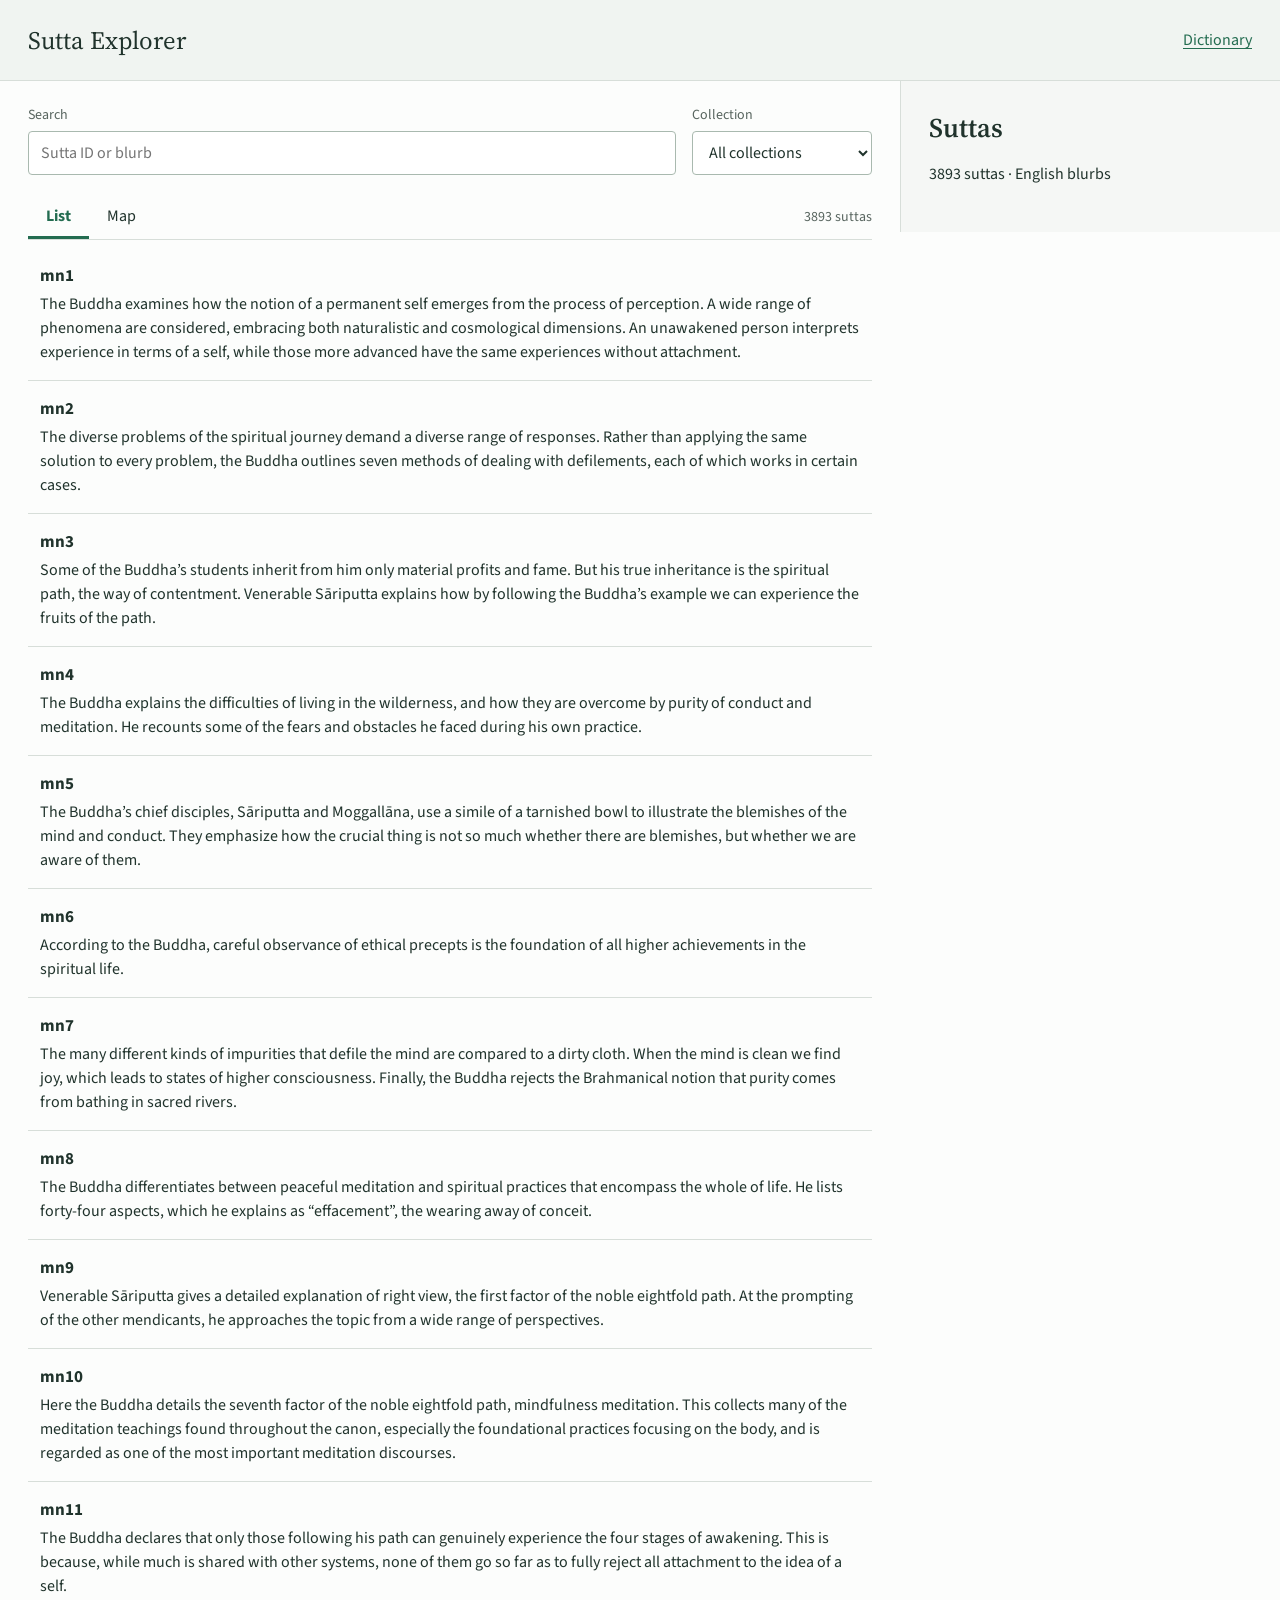
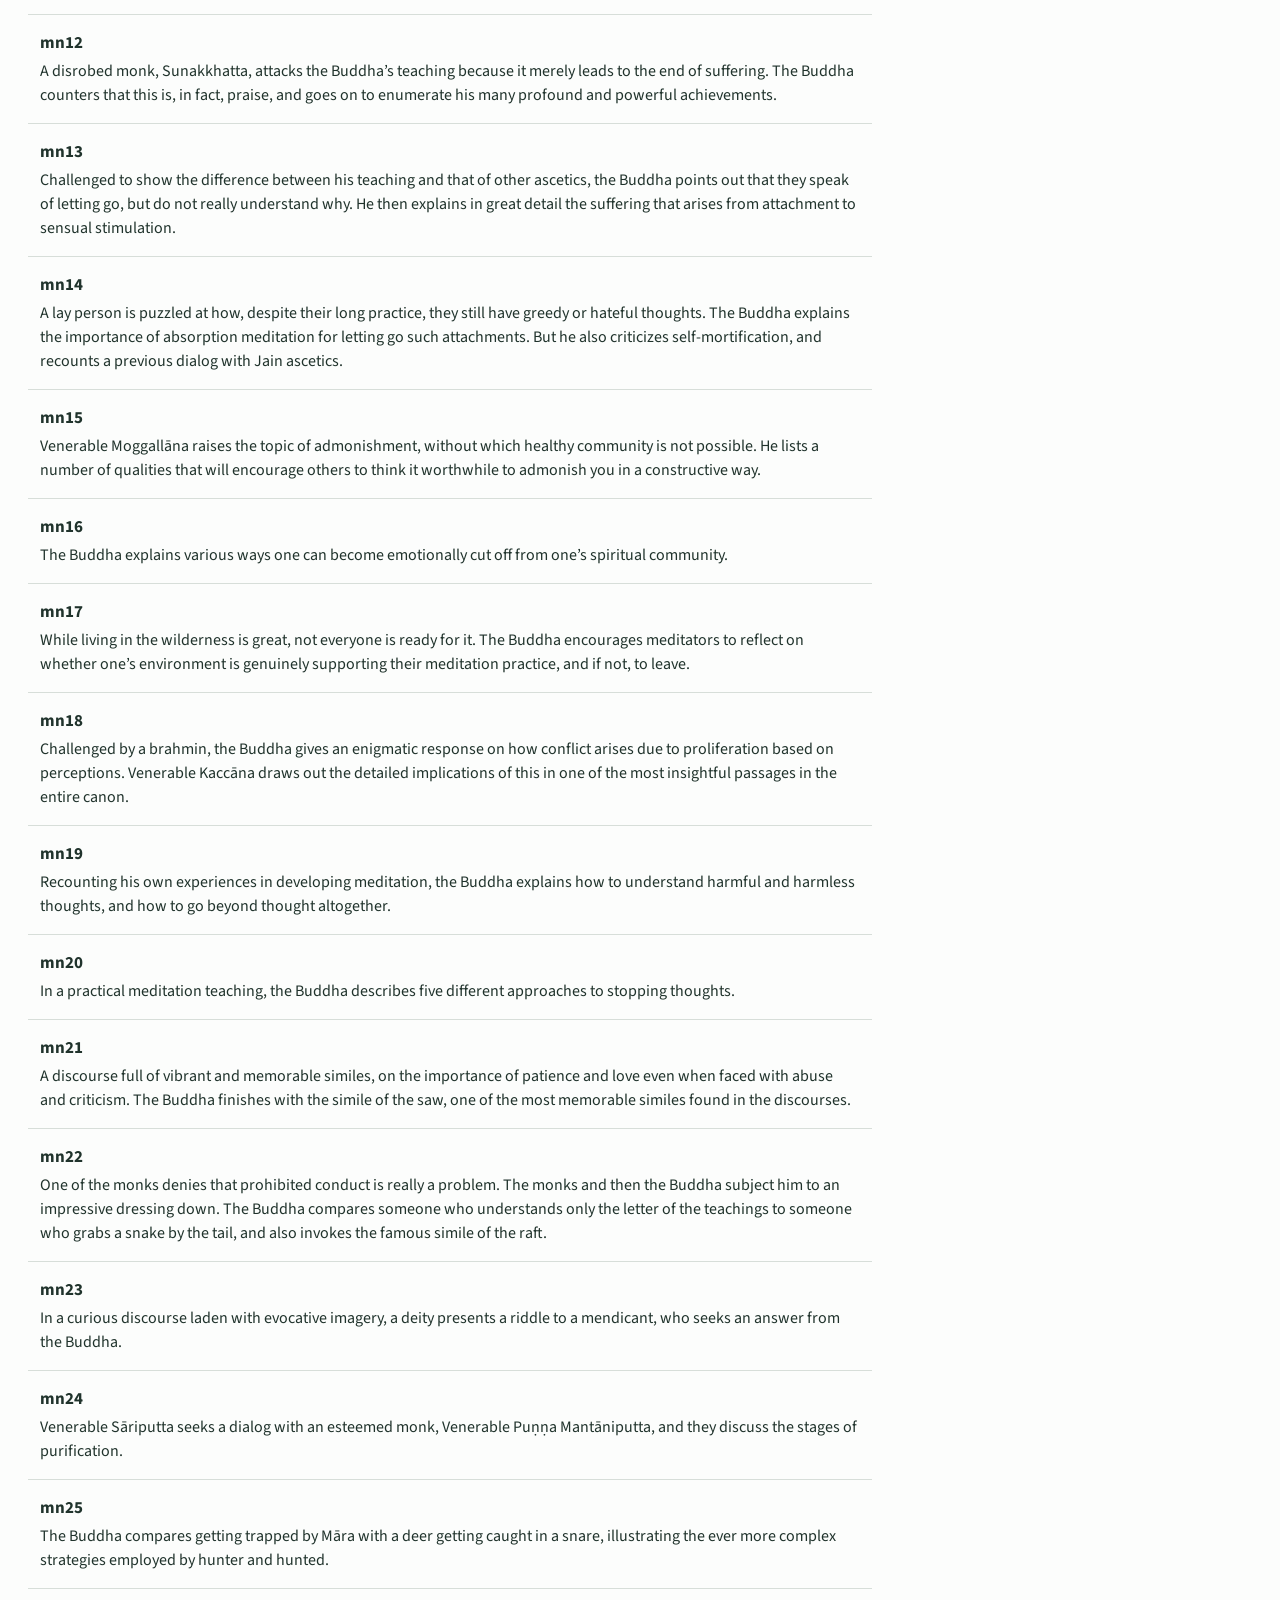
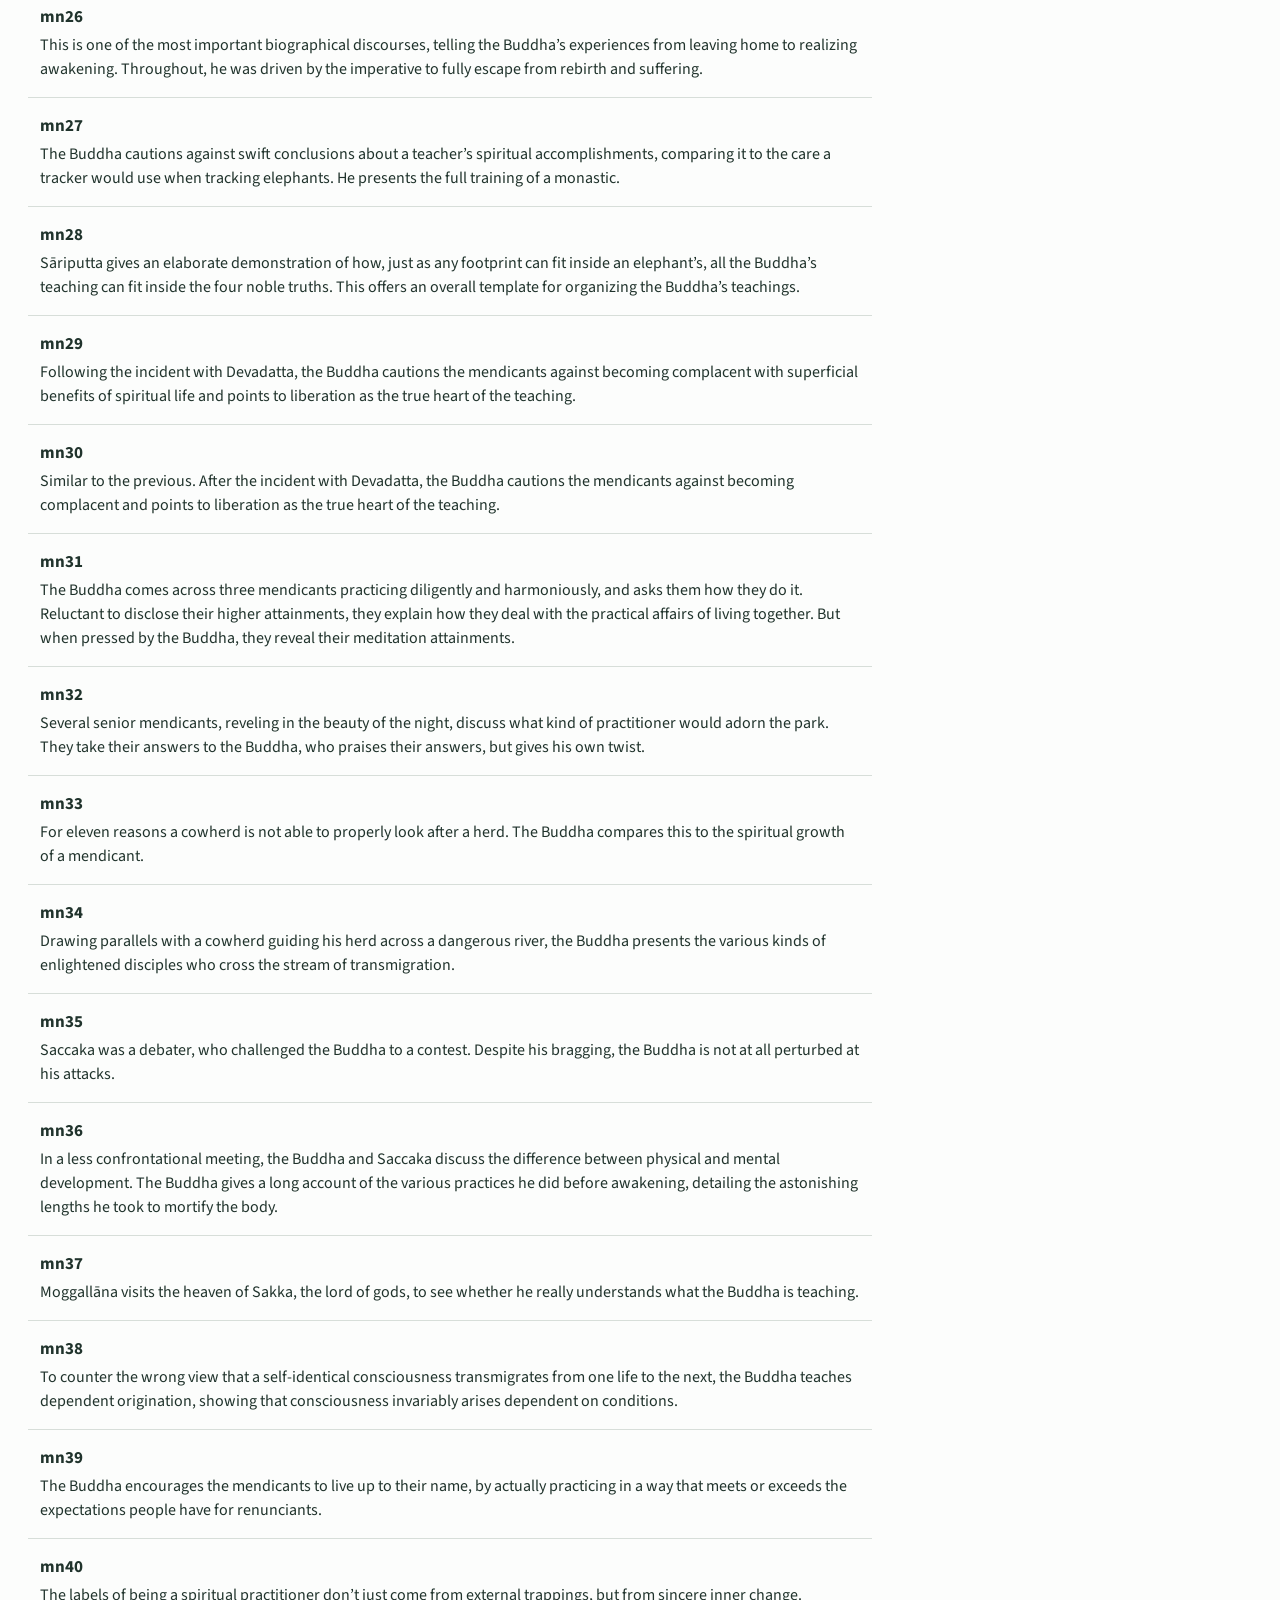
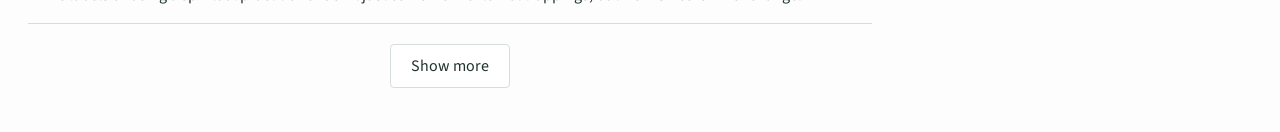
==== tools/sutta_explorer/index.html @ b49de54a "update sutta explorer" ====
<!doctype html>
<html lang="en">
<head>
  <meta charset="utf-8">
  <meta name="viewport" content="width=device-width, initial-scale=1">
  <title>Sutta Explorer | SC Lab</title>
  <link rel="stylesheet" href="style.css">
  <script defer src="data.js"></script>
  <script defer src="app.js"></script>
</head>
<body>
  <header><a class="brand" href="index.html">Sutta Explorer</a><nav aria-label="SC Lab"><a href="../browser_dictionary/index.html">Dictionary</a></nav></header>
  <main>
    <section class="browse" aria-label="Browse suttas">
      <div class="filters">
        <label for="query">Search<input id="query" type="search" placeholder="Sutta ID or blurb" autocomplete="off"></label>
        <label for="collection">Collection<select id="collection"><option value="">All collections</option></select></label>
      </div>
      <div class="view-bar"><div role="tablist" aria-label="View"><button id="list-tab" role="tab" aria-selected="true" aria-controls="list-panel">List</button><button id="map-tab" role="tab" aria-selected="false" aria-controls="map-panel" tabindex="-1">Map</button></div><span id="status" role="status"></span></div>
      <div id="list-panel" role="tabpanel" aria-labelledby="list-tab"><ul id="results"></ul><button id="more" hidden>Show more</button></div>
      <div id="map-panel" role="tabpanel" aria-labelledby="map-tab" hidden><div id="map"></div><p id="map-status" role="status"></p></div>
    </section>
    <aside id="details" aria-label="Selected sutta" tabindex="-1"><h1>Suttas</h1><p id="total"></p></aside>
  </main>
</body>
</html>
---- tools/sutta_explorer/style.css ----
@import url('https://fonts.googleapis.com/css2?family=Source+Sans+3:wght@400;600;700&family=Source+Serif+4:wght@500;600&display=swap');

:root { --ink: #20332c; --muted: #58655f; --accent: #236c50; --line: #d7ded9; --paper: #fcfdfc; --selected: #e7f1eb; }
* { box-sizing: border-box; }
body { margin: 0; background: var(--paper); color: var(--ink); font-family: 'Source Sans 3', sans-serif; font-size: 16px; letter-spacing: 0; }
header { display: flex; align-items: center; justify-content: space-between; flex-wrap: wrap; gap: 8px 24px; padding: 18px 28px; border-bottom: 1px solid var(--line); background: #f0f4f1; }
a { color: var(--accent); text-underline-offset: 3px; }
.brand { font-family: 'Source Serif 4', Georgia, serif; font-size: 25px; text-decoration: none; color: var(--ink); }
nav { display: flex; gap: 20px; }
nav a { display: inline-flex; align-items: center; min-height: 44px; }
main { display: grid; grid-template-columns: minmax(0, 1fr) minmax(300px, 380px); max-width: 1440px; margin: auto; }
.browse { min-width: 0; padding: 24px 28px; }
.filters { display: grid; grid-template-columns: minmax(0, 1fr) 180px; gap: 16px; }
label { display: grid; gap: 6px; color: var(--muted); font-size: 14px; }
input, select, button { font: inherit; }
input, select { width: 100%; min-width: 0; min-height: 44px; border: 1px solid #a9b9af; border-radius: 4px; padding: 8px 12px; background: white; color: var(--ink); font-size: 16px; }
button { cursor: pointer; color: var(--ink); }
:focus-visible { outline: 3px solid #bb652d; outline-offset: 3px; }
.view-bar { display: flex; flex-wrap: wrap; align-items: center; justify-content: space-between; gap: 8px; margin: 20px 0 8px; border-bottom: 1px solid var(--line); }
[role=tab] { min-height: 44px; padding: 8px 18px; border: 0; border-bottom: 3px solid transparent; background: transparent; }
[role=tab][aria-selected=true] { border-color: var(--accent); color: var(--accent); font-weight: 700; }
#status, .meta { color: var(--muted); font-size: 14px; }
ul { list-style: none; padding: 0; margin: 0; }
.sutta { display: block; width: 100%; text-align: left; padding: 16px 12px; border: 0; border-bottom: 1px solid var(--line); background: transparent; min-height: 64px; }
.sutta:hover { background: #f0f4f1; }
.sutta[aria-pressed=true] { background: var(--selected); box-shadow: inset 3px 0 var(--accent); }
.sutta strong { display: block; font-size: 17px; margin-bottom: 4px; }
.sutta span { display: block; line-height: 1.5; overflow-wrap: anywhere; }
#more { display: block; min-height: 44px; padding: 8px 20px; margin: 20px auto; background: white; border: 1px solid var(--line); border-radius: 4px; }
[hidden] { display: none !important; }
aside { padding: 28px; border-left: 1px solid var(--line); background: #f5f7f5; align-self: start; position: sticky; top: 0; max-height: 100dvh; overflow: auto; }
h1, h2 { font-family: 'Source Serif 4', Georgia, serif; font-weight: 600; }
h1 { font-size: 27px; margin: 0 0 10px; }
h2 { font-size: 20px; margin: 28px 0 12px; }
aside p { line-height: 1.6; overflow-wrap: anywhere; }
.read { display: inline-flex; min-height: 44px; align-items: center; font-weight: 600; }
#neighbors .sutta { padding-left: 0; }
#map { height: 60dvh; min-height: 320px; width: 100%; }
.empty { padding: 24px 12px; color: var(--muted); }
@media (max-width: 720px) {
  header { padding: 12px 16px; }
  main { display: flex; flex-direction: column; }
  .browse { padding: 18px 16px; width: 100%; }
  .filters { grid-template-columns: minmax(0, 1fr) 130px; gap: 10px; }
  aside { position: static; border-left: 0; border-top: 2px solid var(--line); max-height: none; padding: 24px 16px; width: 100%; }
  #map { height: 48dvh; }
}
@media (prefers-reduced-motion: no-preference) { .sutta { transition: background 120ms ease; } }
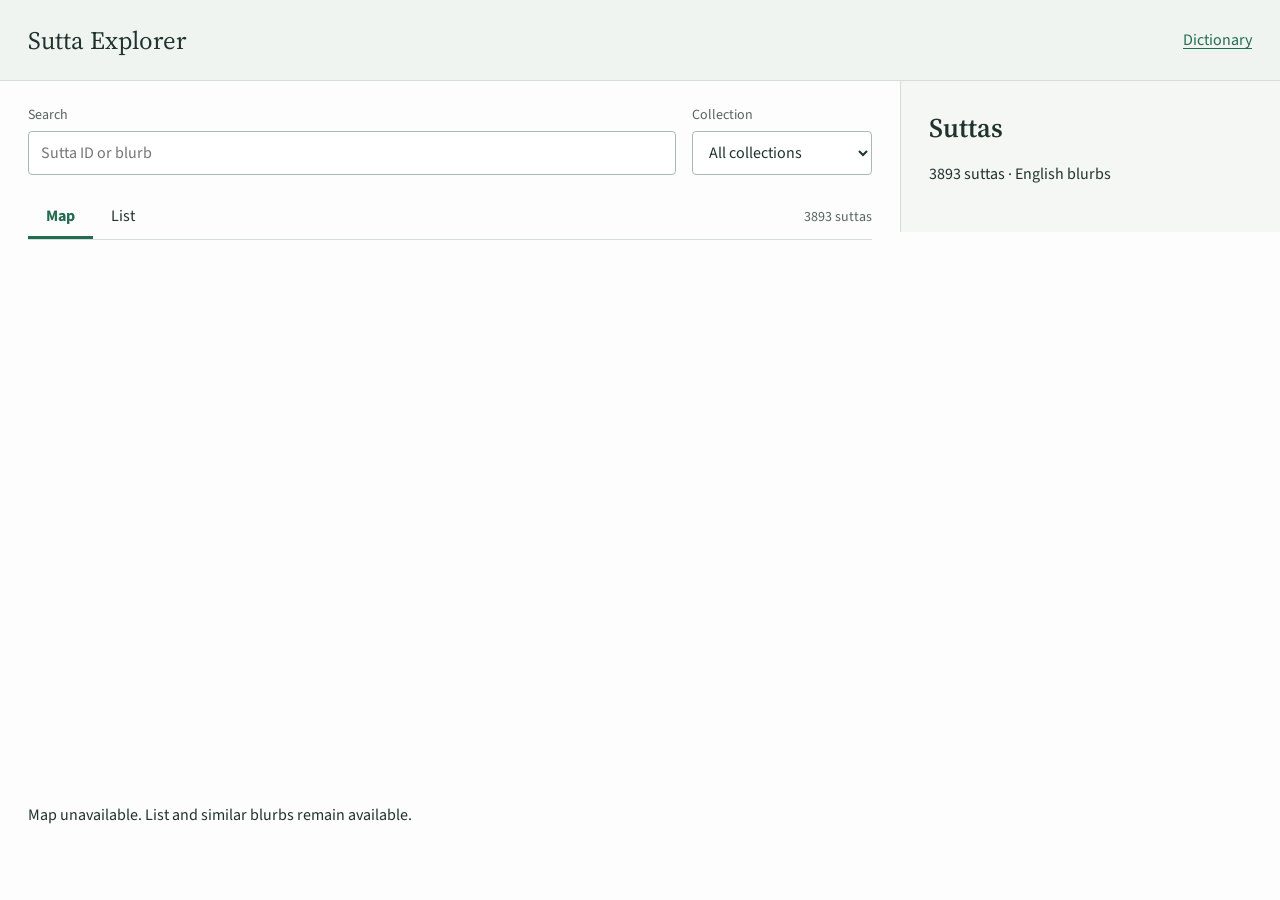
==== commit 10076480: "better view" ====
--- a/tools/sutta_explorer/index.html
+++ b/tools/sutta_explorer/index.html
@@ -16,9 +16,9 @@
         <label for="query">Search<input id="query" type="search" placeholder="Sutta ID or blurb" autocomplete="off"></label>
         <label for="collection">Collection<select id="collection"><option value="">All collections</option></select></label>
       </div>
-      <div class="view-bar"><div role="tablist" aria-label="View"><button id="list-tab" role="tab" aria-selected="true" aria-controls="list-panel">List</button><button id="map-tab" role="tab" aria-selected="false" aria-controls="map-panel" tabindex="-1">Map</button></div><span id="status" role="status"></span></div>
-      <div id="list-panel" role="tabpanel" aria-labelledby="list-tab"><ul id="results"></ul><button id="more" hidden>Show more</button></div>
-      <div id="map-panel" role="tabpanel" aria-labelledby="map-tab" hidden><div id="map"></div><p id="map-status" role="status"></p></div>
+      <div class="view-bar"><div role="tablist" aria-label="View"><button id="map-tab" role="tab" aria-selected="true" aria-controls="map-panel">Map</button><button id="list-tab" role="tab" aria-selected="false" aria-controls="list-panel" tabindex="-1">List</button></div><span id="status" role="status"></span></div>
+      <div id="list-panel" role="tabpanel" aria-labelledby="list-tab" hidden><ul id="results"></ul><button id="more" hidden>Show more</button></div>
+      <div id="map-panel" role="tabpanel" aria-labelledby="map-tab"><div id="map"></div><p id="map-status" role="status"></p></div>
     </section>
     <aside id="details" aria-label="Selected sutta" tabindex="-1"><h1>Suttas</h1><p id="total"></p></aside>
   </main>
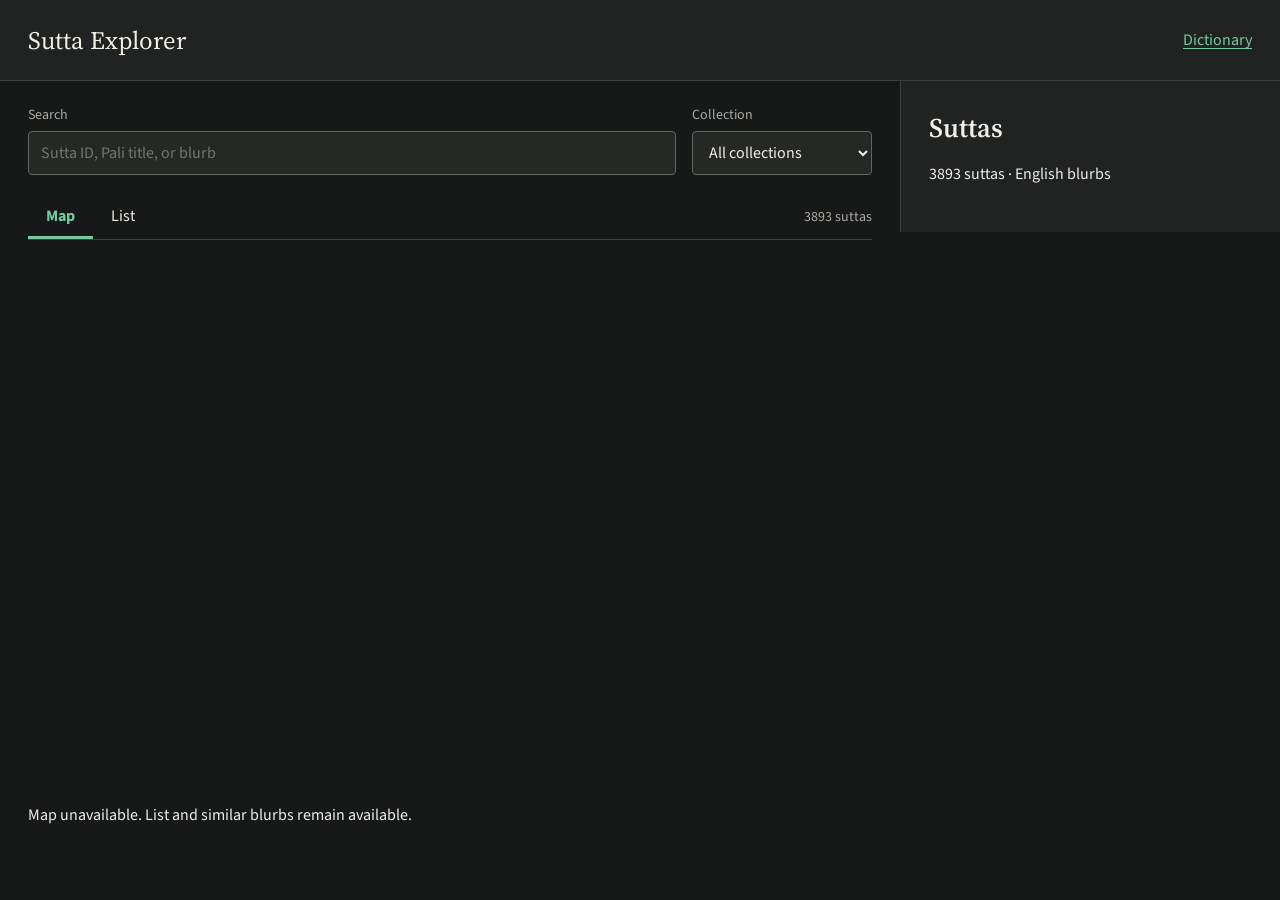
==== commit 5ea67aac: "title search and dark mode" ====
--- a/tools/sutta_explorer/index.html
+++ b/tools/sutta_explorer/index.html
@@ -13,7 +13,7 @@
   <main>
     <section class="browse" aria-label="Browse suttas">
       <div class="filters">
-        <label for="query">Search<input id="query" type="search" placeholder="Sutta ID or blurb" autocomplete="off"></label>
+        <label for="query">Search<input id="query" type="search" placeholder="Sutta ID, Pali title, or blurb" autocomplete="off"></label>
         <label for="collection">Collection<select id="collection"><option value="">All collections</option></select></label>
       </div>
       <div class="view-bar"><div role="tablist" aria-label="View"><button id="map-tab" role="tab" aria-selected="true" aria-controls="map-panel">Map</button><button id="list-tab" role="tab" aria-selected="false" aria-controls="list-panel" tabindex="-1">List</button></div><span id="status" role="status"></span></div>
--- a/tools/sutta_explorer/style.css
+++ b/tools/sutta_explorer/style.css
@@ -1,9 +1,9 @@
 @import url('https://fonts.googleapis.com/css2?family=Source+Sans+3:wght@400;600;700&family=Source+Serif+4:wght@500;600&display=swap');
 
-:root { --ink: #20332c; --muted: #58655f; --accent: #236c50; --line: #d7ded9; --paper: #fcfdfc; --selected: #e7f1eb; }
+:root { color-scheme: dark; --ink: #f1eee7; --muted: #aaa9a3; --accent: #79c99e; --line: #3d403e; --paper: #171918; --surface: #202321; --selected: #263a30; --highlight: #d39a32; }
 * { box-sizing: border-box; }
 body { margin: 0; background: var(--paper); color: var(--ink); font-family: 'Source Sans 3', sans-serif; font-size: 16px; letter-spacing: 0; }
-header { display: flex; align-items: center; justify-content: space-between; flex-wrap: wrap; gap: 8px 24px; padding: 18px 28px; border-bottom: 1px solid var(--line); background: #f0f4f1; }
+header { display: flex; align-items: center; justify-content: space-between; flex-wrap: wrap; gap: 8px 24px; padding: 18px 28px; border-bottom: 1px solid var(--line); background: var(--surface); }
 a { color: var(--accent); text-underline-offset: 3px; }
 .brand { font-family: 'Source Serif 4', Georgia, serif; font-size: 25px; text-decoration: none; color: var(--ink); }
 nav { display: flex; gap: 20px; }
@@ -13,22 +13,25 @@
 .filters { display: grid; grid-template-columns: minmax(0, 1fr) 180px; gap: 16px; }
 label { display: grid; gap: 6px; color: var(--muted); font-size: 14px; }
 input, select, button { font: inherit; }
-input, select { width: 100%; min-width: 0; min-height: 44px; border: 1px solid #a9b9af; border-radius: 4px; padding: 8px 12px; background: white; color: var(--ink); font-size: 16px; }
+input, select { width: 100%; min-width: 0; min-height: 44px; border: 1px solid #626762; border-radius: 4px; padding: 8px 12px; background: #252825; color: var(--ink); font-size: 16px; }
 button { cursor: pointer; color: var(--ink); }
-:focus-visible { outline: 3px solid #bb652d; outline-offset: 3px; }
+:focus-visible { outline: 3px solid #e4a853; outline-offset: 3px; }
 .view-bar { display: flex; flex-wrap: wrap; align-items: center; justify-content: space-between; gap: 8px; margin: 20px 0 8px; border-bottom: 1px solid var(--line); }
 [role=tab] { min-height: 44px; padding: 8px 18px; border: 0; border-bottom: 3px solid transparent; background: transparent; }
 [role=tab][aria-selected=true] { border-color: var(--accent); color: var(--accent); font-weight: 700; }
 #status, .meta { color: var(--muted); font-size: 14px; }
 ul { list-style: none; padding: 0; margin: 0; }
 .sutta { display: block; width: 100%; text-align: left; padding: 16px 12px; border: 0; border-bottom: 1px solid var(--line); background: transparent; min-height: 64px; }
-.sutta:hover { background: #f0f4f1; }
+.sutta:hover { background: #242825; }
 .sutta[aria-pressed=true] { background: var(--selected); box-shadow: inset 3px 0 var(--accent); }
 .sutta strong { display: block; font-size: 17px; margin-bottom: 4px; }
 .sutta span { display: block; line-height: 1.5; overflow-wrap: anywhere; }
-#more { display: block; min-height: 44px; padding: 8px 20px; margin: 20px auto; background: white; border: 1px solid var(--line); border-radius: 4px; }
+.sutta .title { color: var(--accent); font-family: 'Source Serif 4', Georgia, serif; font-weight: 600; }
+.sutta .aliases { margin-top: 5px; color: var(--muted); font-size: 14px; }
+mark { border-radius: 2px; padding: 0 1px; background: var(--highlight); color: #17130c; }
+#more { display: block; min-height: 44px; padding: 8px 20px; margin: 20px auto; background: var(--surface); border: 1px solid var(--line); border-radius: 4px; }
 [hidden] { display: none !important; }
-aside { padding: 28px; border-left: 1px solid var(--line); background: #f5f7f5; align-self: start; position: sticky; top: 0; max-height: 100dvh; overflow: auto; }
+aside { padding: 28px; border-left: 1px solid var(--line); background: var(--surface); align-self: start; position: sticky; top: 0; max-height: 100dvh; overflow: auto; }
 h1, h2 { font-family: 'Source Serif 4', Georgia, serif; font-weight: 600; }
 h1 { font-size: 27px; margin: 0 0 10px; }
 h2 { font-size: 20px; margin: 28px 0 12px; }
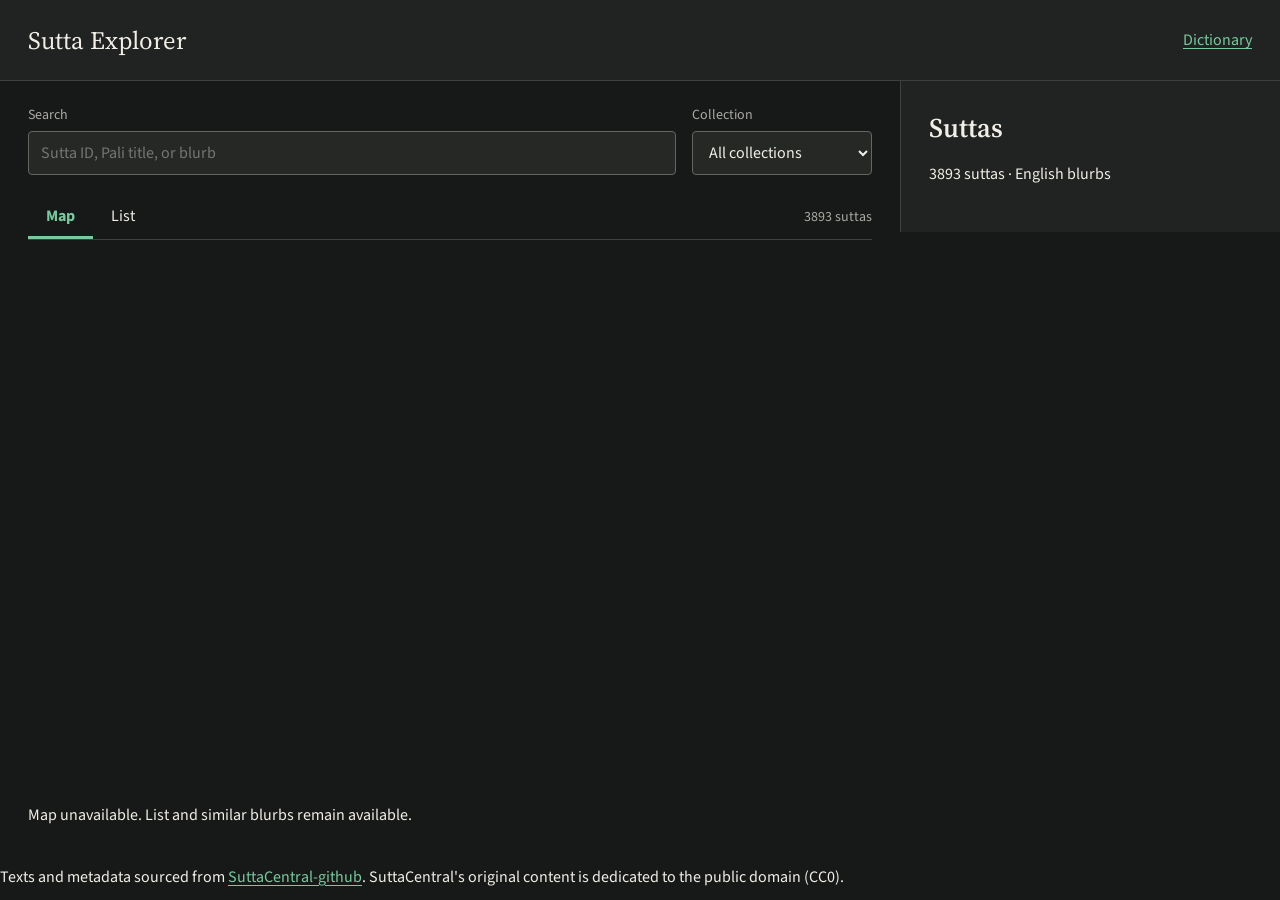
==== commit d6bd78e6: "footer in explorer" ====
--- a/tools/sutta_explorer/index.html
+++ b/tools/sutta_explorer/index.html
@@ -22,5 +22,6 @@
     </section>
     <aside id="details" aria-label="Selected sutta" tabindex="-1"><h1>Suttas</h1><p id="total"></p></aside>
   </main>
+  <footer>Texts and metadata sourced from <a href="https://github.com/suttacentral/sc-data">SuttaCentral-github</a>. SuttaCentral's original content is dedicated to the public domain (CC0).</footer>
 </body>
 </html>
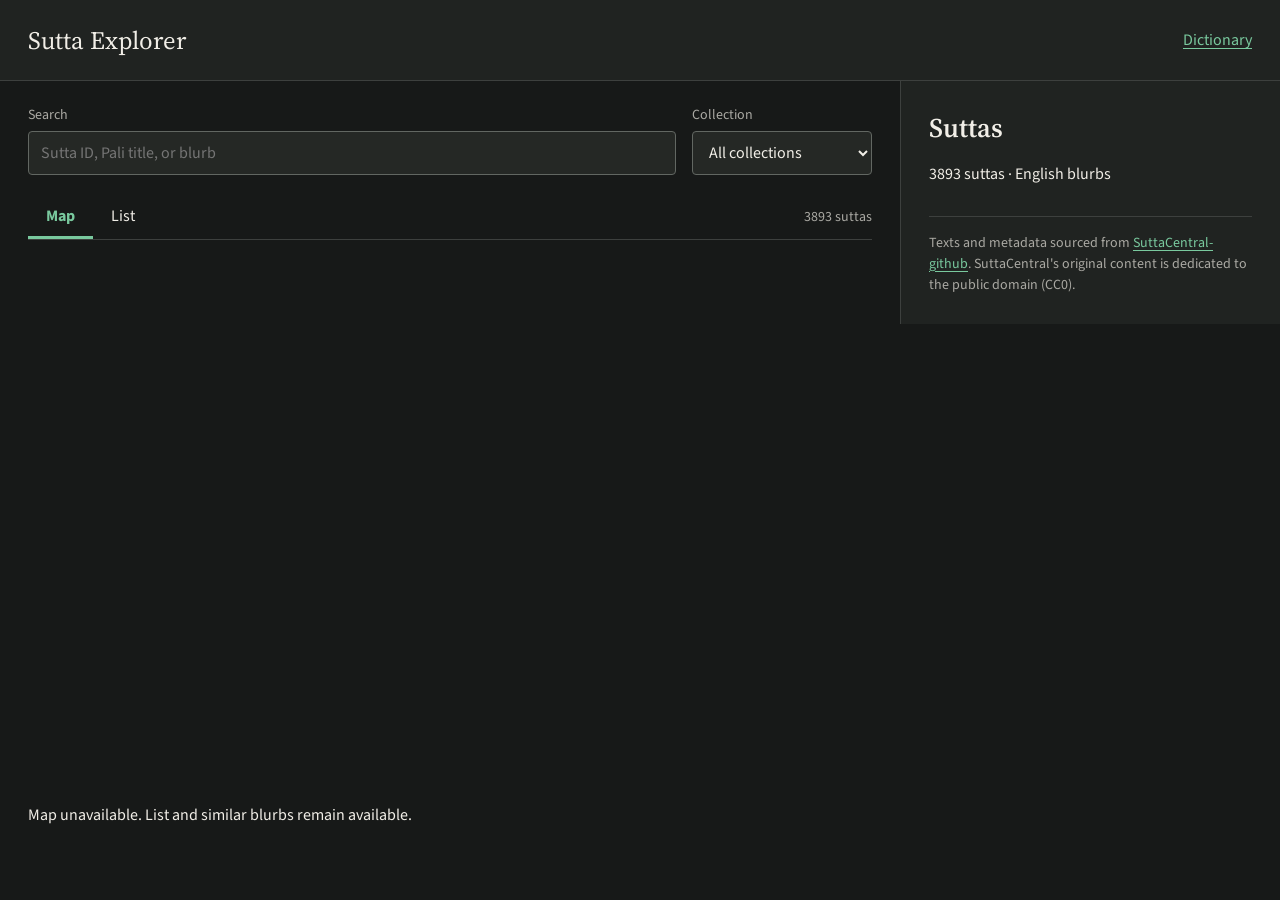
==== commit 636e591c: "design" ====
--- a/tools/sutta_explorer/index.html
+++ b/tools/sutta_explorer/index.html
@@ -20,8 +20,10 @@
       <div id="list-panel" role="tabpanel" aria-labelledby="list-tab" hidden><ul id="results"></ul><button id="more" hidden>Show more</button></div>
       <div id="map-panel" role="tabpanel" aria-labelledby="map-tab"><div id="map"></div><p id="map-status" role="status"></p></div>
     </section>
-    <aside id="details" aria-label="Selected sutta" tabindex="-1"><h1>Suttas</h1><p id="total"></p></aside>
+    <aside id="details" aria-label="Selected sutta" tabindex="-1">
+      <div id="details-content"><h1>Suttas</h1><p id="total"></p></div>
+      <p class="source">Texts and metadata sourced from <a href="https://github.com/suttacentral/sc-data">SuttaCentral-github</a>. SuttaCentral's original content is dedicated to the public domain (CC0).</p>
+    </aside>
   </main>
-  <footer>Texts and metadata sourced from <a href="https://github.com/suttacentral/sc-data">SuttaCentral-github</a>. SuttaCentral's original content is dedicated to the public domain (CC0).</footer>
 </body>
 </html>
--- a/tools/sutta_explorer/style.css
+++ b/tools/sutta_explorer/style.css
@@ -36,6 +36,7 @@
 h1 { font-size: 27px; margin: 0 0 10px; }
 h2 { font-size: 20px; margin: 28px 0 12px; }
 aside p { line-height: 1.6; overflow-wrap: anywhere; }
+.source { margin: 28px 0 0; padding-top: 16px; border-top: 1px solid var(--line); color: var(--muted); font-size: 14px; line-height: 1.5; }
 .read { display: inline-flex; min-height: 44px; align-items: center; font-weight: 600; }
 #neighbors .sutta { padding-left: 0; }
 #map { height: 60dvh; min-height: 320px; width: 100%; }
